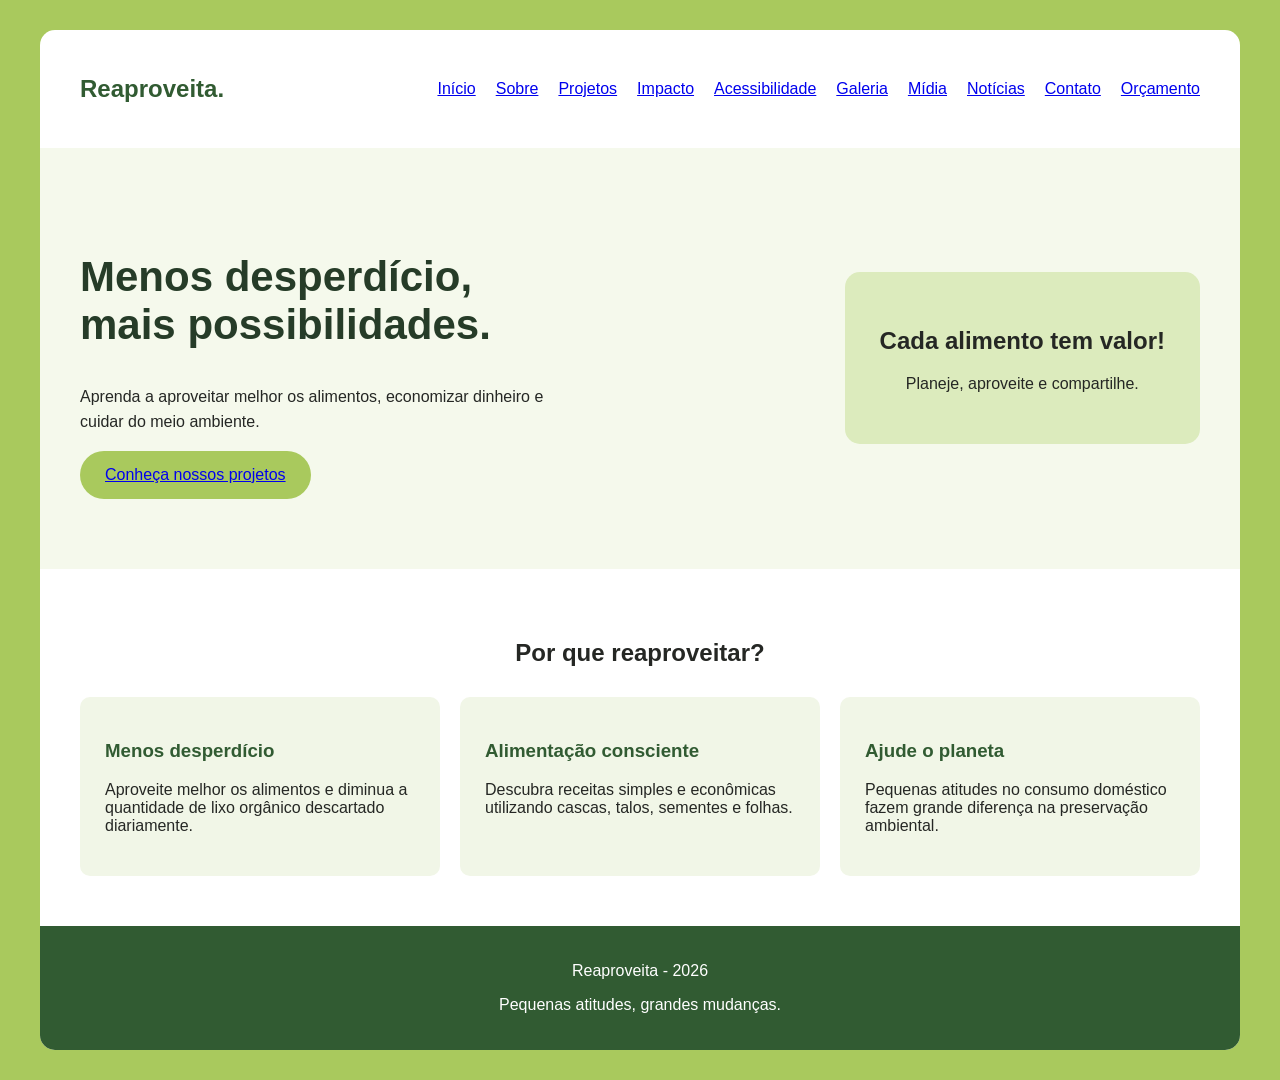
==== index.html @ 68e9abd4 "Add files via upload" ====
<!DOCTYPE html>
<html lang="pt-BR">
<head>
    <meta charset="UTF-8">
    <meta name="viewport" content="width=device-width, initial-scale=1.0">
    <meta name="description" content="Portal Reaproveita - Promoção do aproveitamento integral de alimentos, sustentabilidade e combate ao desperdício.">
    <title>Início | Reaproveita</title>
    <link rel="stylesheet" href="estilos/style.css">
</head>
<body>
    <div class="pagina">
        <header class="cabecalho">
            <h2>Reaproveita.</h2>
            <nav class="menu" aria-label="Menu principal">
                <a href="index.html" aria-current="page">Início</a>
                <a href="sobre.html">Sobre</a>
                <a href="projetos.html">Projetos</a>
                <a href="impacto.html">Impacto</a>
                <a href="acessibilidade.html">Acessibilidade</a>
                <a href="galeria.html">Galeria</a>
                <a href="midia.html">Mídia</a>
                <a href="noticias.html">Notícias</a>
                <a href="contato.html">Contato</a>
                <a href="orcamento_hospedagem.html">Orçamento</a>
            </nav>
        </header>

        <main>
            <section class="destaque">
                <div class="apresentacao">
                    <h1>Menos desperdício,<br>mais possibilidades.</h1>
                    <p>Aprenda a aproveitar melhor os alimentos, economizar dinheiro e cuidar do meio ambiente.</p>
                    <a href="projetos.html" class="botao">Conheça nossos projetos</a>
                </div>
                <div class="mensagem">
                    <h2>Cada alimento tem valor!</h2>
                    <p>Planeje, aproveite e compartilhe.</p>
                </div>
            </section>

            <section class="beneficios">
                <h2>Por que reaproveitar?</h2>
                <div class="cartoes">
                    <article class="cartao">
                        <h3>Menos desperdício</h3>
                        <p>Aproveite melhor os alimentos e diminua a quantidade de lixo orgânico descartado diariamente.</p>
                    </article>
                    <article class="cartao">
                        <h3>Alimentação consciente</h3>
                        <p>Descubra receitas simples e econômicas utilizando cascas, talos, sementes e folhas.</p>
                    </article>
                    <article class="cartao">
                        <h3>Ajude o planeta</h3>
                        <p>Pequenas atitudes no consumo doméstico fazem grande diferença na preservação ambiental.</p>
                    </article>
                </div>
            </section>
        </main>

        <footer class="rodape">
            <p>Reaproveita - 2026</p>
            <p>Pequenas atitudes, grandes mudanças.</p>
        </footer>
    </div>
</body>
</html>
---- estilos/style.css ----
/* CONFIGURAÇÕES GERAIS
Comecei retirando as margens padrão e escolhendo
a fonte Arial, porque é simples e fácil de ler.
Escolhi o verde-claro para o fundo por combinar
com o tema de sustentabilidade do projeto.
*/
body {
    margin: 0;
    padding: 30px;
    font-family: Arial, sans-serif;
    background-color: #a9c95d;
    color: #252724;
}

/* Criei uma área principal para deixar o conteúdo organizado e centralizado na tela.
Defini uma largura máxima de 1200 pixels,
fundo branco e bordas arredondadas.*/
.pagina {
    max-width: 1200px;
    margin: auto;
    background-color: white;
    border-radius: 15px;
    overflow: hidden;
}

/* Usei o Flexbox para colocar o nome do projeto à esquerda e o menu à direita.
Também adicionei espaçamentos para os elementos não ficarem muito próximos. */
.cabecalho {
    display: flex;
    justify-content: space-between;
    align-items: center;
    padding: 25px 40px;
}

/* Escolhi o verde-escuro para destacar o nome do projeto no cabeçalho. */
.cabecalho h2 {
    color: #315b32;
}

/* MENU
ALTERADO: como o menu agora tem nove itens, ele precisa de mais espaço.
Organizei os itens lado a lado e diminuí o espaço entre eles para 20 pixels
na horizontal e 10 pixels na vertical.
Com flex-wrap, se os itens não couberem em uma linha, eles passam para a linha de baixo.
Com justify-content: flex-end, o menu continua alinhado à direita.
*/
.menu {
    display: flex;
    flex-wrap: wrap;
    justify-content: flex-end;
    gap: 10px 20px;
}

/*Coloquei um fundo verde bem claro para diferenciar a apresentação das outras partes do site.
Utilizei o Flexbox para deixar o texto principal e o quadro de mensagem lado a lado.
*/
.destaque {
    display: flex;
    align-items: center;
    justify-content: space-between;
    gap: 40px;
    padding: 70px 40px;
    background-color: #f5f9ec;
}

/* Limitei a largura da apresentação para o texto não ocupar a tela inteira. */
.apresentacao {
    max-width: 500px;
}

/* Aumentei o tamanho do título e utilizei uma cor verde-escura para dar destaque
à mensagem principal do projeto.
*/
.apresentacao h1 {
    font-size: 42px;
    color: #263c28;
}

/* Aumentei o espaço entre as linhas dos parágrafos para facilitar a leitura. */
.apresentacao p {
    line-height: 1.6;
}

/* Criei um botão apenas visual, com fundo verde, espaçamento interno e bordas arredondadas.
Ele ainda não possui nenhuma funcionalidade.
*/
.botao {
    display: inline-block;
    padding: 15px 25px;
    background-color: #a9c95d;
    border-radius: 25px;
}

/* Coloquei um quadro ao lado da apresentação para destacar a frase "Cada alimento tem valor!".
Utilizei fundo verde-claro, bordas arredondadas e textos centralizados.
*/
.mensagem {
    padding: 35px;
    background-color: #dcebbd;
    border-radius: 15px;
    text-align: center;
}

/* Criei um espaço interno para separar essa seção do restante do site.
Também centralizei o título da seção.
*/
.beneficios {
    padding: 50px 40px;
    text-align: center;
}

/* Utilizei o Flexbox para deixar os três cartões lado a lado.
Coloquei um espaço de 20 pixels entre eles e uma margem acima para separar do título.
*/
.cartoes {
    display: flex;
    gap: 20px;
    margin-top: 30px;
}

/*Usei flex: 1 para distribuir o espaço igualmente entre os três cartões.
Também coloquei um fundo verde bem claro, bordas arredondadas e textos à esquerda.
*/
.cartao {
    flex: 1;
    padding: 25px;
    background-color: #f1f6e7;
    border-radius: 10px;
    text-align: left;
}

/* Coloquei os títulos dos cartões em verde-escuro para destacar cada benefício. */
.cartao h3 {
    color: #315b32;
}

/* Escolhi um fundo verde-escuro e letras brancas para diferenciar o rodapé das outras seções da página.
Também centralizei os textos.
*/
.rodape {
    padding: 20px;
    background-color: #315b32;
    color: white;
    text-align: center;
}

/* RESPONSIVIDADE
Por último, adaptei o site para celulares. Quando a tela tiver até 700 pixels de largura,
os elementos que estavam lado a lado passam a ficar um abaixo do outro.
Também diminuí os espaçamentos e o tamanho do título para facilitar a visualização.
*/
@media (max-width: 700px) {

    /* Diminuí o espaço ao redor da página. */

    body {
        padding: 10px;
    }

    /* Coloquei o cabeçalho, a apresentação
    e os cartões na vertical. */

    .cabecalho,
    .destaque,
    .cartoes {
        flex-direction: column;
    }

    /* Permiti que o menu ocupe mais de
    uma linha e fique centralizado. */

    .menu {
        flex-wrap: wrap;
        justify-content: center;
    }

    /* Diminuí o título principal para
    ele caber melhor na tela do celular. */

    .apresentacao h1 {
        font-size: 32px;
    }
}
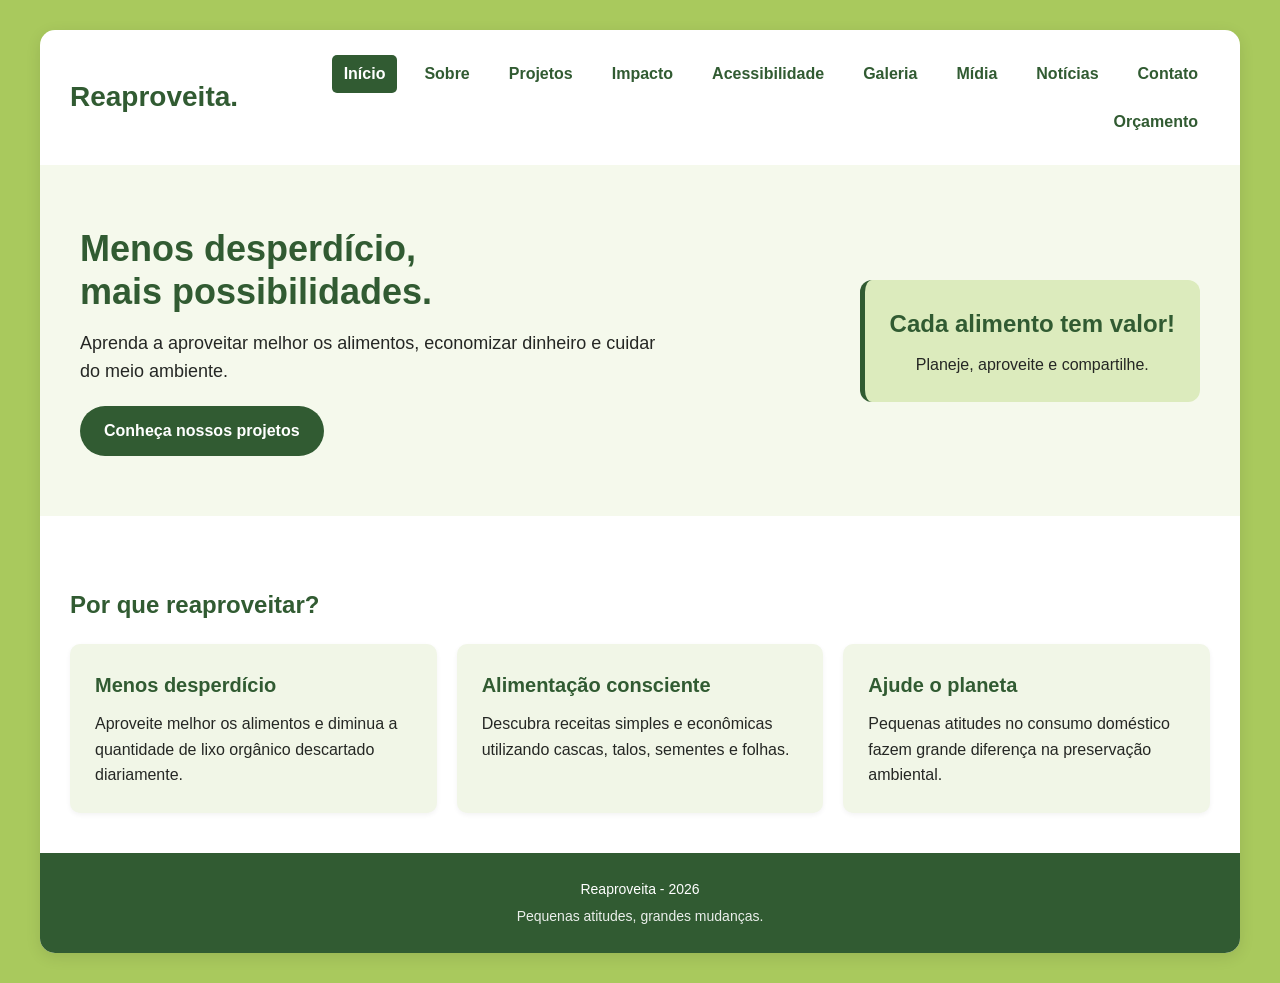
==== commit 22833134: "Entrega final: validação JS, mídia, menu responsivo, orçamento e docs - contato: validação com preve" ====
--- a/index.html
+++ b/index.html
@@ -11,7 +11,8 @@
     <div class="pagina">
         <header class="cabecalho">
             <h2>Reaproveita.</h2>
-            <nav class="menu" aria-label="Menu principal">
+            <button class="menu-toggle" type="button" aria-expanded="false" aria-controls="menu-principal">Menu</button>
+            <nav id="menu-principal" class="menu" aria-label="Menu principal">
                 <a href="index.html" aria-current="page">Início</a>
                 <a href="sobre.html">Sobre</a>
                 <a href="projetos.html">Projetos</a>
@@ -62,5 +63,6 @@
             <p>Pequenas atitudes, grandes mudanças.</p>
         </footer>
     </div>
+    <script src="js/menu.js" defer></script>
 </body>
 </html>
--- a/estilos/style.css
+++ b/estilos/style.css
@@ -1,183 +1,408 @@
-/* CONFIGURAÇÕES GERAIS
-Comecei retirando as margens padrão e escolhendo
-a fonte Arial, porque é simples e fácil de ler.
-Escolhi o verde-claro para o fundo por combinar
-com o tema de sustentabilidade do projeto.
-*/
+/* ==========================================================================
+   PROJETO REAPROVEITA - ESTILOS GERAIS E UNIFICADOS
+   Tema: Sustentabilidade, combate ao desperdício e inclusão.
+   ========================================================================== */
+
+/* 1. VARIÁVEIS E CONFIGURAÇÕES GERAIS */
+:root {
+    --cor-fundo: #a9c95d;          /* Verde principal de fundo */
+    --cor-suave: #f5f9ec;          /* Fundo suave de cards/destaque */
+    --cor-destaque: #dcebbd;       /* Verde claro de contraste */
+    --cor-primaria: #315b32;       /* Verde escuro para títulos e botões */
+    --cor-primaria-hover: #234324; /* Verde escuro para hover */
+    --cor-texto: #252724;          /* Texto escuro de alto contraste */
+    --cor-branca: #ffffff;
+    --cor-borda: #cccccc;
+    --fonte-principal: Arial, Helvetica, sans-serif;
+}
+
+* {
+    box-sizing: border-box;
+    margin: 0;
+    padding: 0;
+}
+
 body {
-    margin: 0;
-    padding: 30px;
-    font-family: Arial, sans-serif;
-    background-color: #a9c95d;
-    color: #252724;
-}
-
-/* Criei uma área principal para deixar o conteúdo organizado e centralizado na tela.
-Defini uma largura máxima de 1200 pixels,
-fundo branco e bordas arredondadas.*/
+    padding: 20px;
+    font-family: var(--fonte-principal);
+    background-color: var(--cor-fundo);
+    color: var(--cor-texto);
+    line-height: 1.6;
+}
+
+/* 2. ESTRUTURA PRINCIPAL */
 .pagina {
     max-width: 1200px;
-    margin: auto;
-    background-color: white;
+    margin: 0 auto;
+    background-color: var(--cor-branca);
     border-radius: 15px;
     overflow: hidden;
-}
-
-/* Usei o Flexbox para colocar o nome do projeto à esquerda e o menu à direita.
-Também adicionei espaçamentos para os elementos não ficarem muito próximos. */
+    box-shadow: 0 4px 15px rgba(0, 0, 0, 0.1);
+}
+
+/* 3. CABEÇALHO E MENU DE NAVEGAÇÃO */
 .cabecalho {
     display: flex;
-    justify-content: space-between;
+    flex-direction: column;
     align-items: center;
-    padding: 25px 40px;
-}
-
-/* Escolhi o verde-escuro para destacar o nome do projeto no cabeçalho. */
+    gap: 15px;
+    padding: 25px 30px;
+    border-bottom: 2px solid var(--cor-suave);
+}
+
 .cabecalho h2 {
-    color: #315b32;
-}
-
-/* MENU
-ALTERADO: como o menu agora tem nove itens, ele precisa de mais espaço.
-Organizei os itens lado a lado e diminuí o espaço entre eles para 20 pixels
-na horizontal e 10 pixels na vertical.
-Com flex-wrap, se os itens não couberem em uma linha, eles passam para a linha de baixo.
-Com justify-content: flex-end, o menu continua alinhado à direita.
-*/
+    color: var(--cor-primaria);
+    font-size: 28px;
+}
+
 .menu {
     display: flex;
     flex-wrap: wrap;
-    justify-content: flex-end;
-    gap: 10px 20px;
-}
-
-/*Coloquei um fundo verde bem claro para diferenciar a apresentação das outras partes do site.
-Utilizei o Flexbox para deixar o texto principal e o quadro de mensagem lado a lado.
-*/
+    justify-content: center;
+    gap: 10px 15px;
+}
+
+.menu a {
+    color: var(--cor-primaria);
+    text-decoration: none;
+    font-weight: bold;
+    padding: 6px 12px;
+    border-radius: 5px;
+    transition: background-color 0.2s, color 0.2s;
+}
+
+.menu a:hover {
+    background-color: var(--cor-destaque);
+}
+
+/* Destaque para a página atual no menu (Acessibilidade) */
+.menu a[aria-current="page"] {
+    background-color: var(--cor-primaria);
+    color: var(--cor-branca);
+}
+
+/* 4. SEÇÃO DE DESTAQUE (HERO) */
 .destaque {
     display: flex;
-    align-items: center;
-    justify-content: space-between;
-    gap: 40px;
-    padding: 70px 40px;
-    background-color: #f5f9ec;
-}
-
-/* Limitei a largura da apresentação para o texto não ocupar a tela inteira. */
+    flex-direction: column;
+    gap: 30px;
+    padding: 40px 30px;
+    background-color: var(--cor-suave);
+}
+
 .apresentacao {
-    max-width: 500px;
-}
-
-/* Aumentei o tamanho do título e utilizei uma cor verde-escura para dar destaque
-à mensagem principal do projeto.
-*/
+    max-width: 600px;
+}
+
 .apresentacao h1 {
-    font-size: 42px;
-    color: #263c28;
-}
-
-/* Aumentei o espaço entre as linhas dos parágrafos para facilitar a leitura. */
+    font-size: 36px;
+    color: var(--cor-primaria);
+    margin-bottom: 15px;
+    line-height: 1.2;
+}
+
 .apresentacao p {
-    line-height: 1.6;
-}
-
-/* Criei um botão apenas visual, com fundo verde, espaçamento interno e bordas arredondadas.
-Ele ainda não possui nenhuma funcionalidade.
-*/
-.botao {
-    display: inline-block;
-    padding: 15px 25px;
-    background-color: #a9c95d;
-    border-radius: 25px;
-}
-
-/* Coloquei um quadro ao lado da apresentação para destacar a frase "Cada alimento tem valor!".
-Utilizei fundo verde-claro, bordas arredondadas e textos centralizados.
-*/
+    font-size: 18px;
+    margin-bottom: 20px;
+}
+
 .mensagem {
-    padding: 35px;
-    background-color: #dcebbd;
-    border-radius: 15px;
+    padding: 25px;
+    background-color: var(--cor-destaque);
+    border-radius: 12px;
     text-align: center;
-}
-
-/* Criei um espaço interno para separar essa seção do restante do site.
-Também centralizei o título da seção.
-*/
+    border-left: 5px solid var(--cor-primaria);
+}
+
+.mensagem h2 {
+    color: var(--cor-primaria);
+    margin-bottom: 8px;
+}
+
+/* 5. SEÇÕES DE CONTEÚDO E CARTOES */
 .beneficios {
-    padding: 50px 40px;
+    padding: 40px 30px;
     text-align: center;
 }
 
-/* Utilizei o Flexbox para deixar os três cartões lado a lado.
-Coloquei um espaço de 20 pixels entre eles e uma margem acima para separar do título.
-*/
+.beneficios h1 {
+    font-size: 32px;
+    color: var(--cor-primaria);
+    margin-bottom: 15px;
+}
+
+.beneficios > p {
+    max-width: 800px;
+    margin: 0 auto 30px auto;
+    font-size: 17px;
+}
+
 .cartoes {
     display: flex;
+    flex-direction: column;
     gap: 20px;
-    margin-top: 30px;
-}
-
-/*Usei flex: 1 para distribuir o espaço igualmente entre os três cartões.
-Também coloquei um fundo verde bem claro, bordas arredondadas e textos à esquerda.
-*/
+    margin-top: 20px;
+}
+
 .cartao {
-    flex: 1;
     padding: 25px;
     background-color: #f1f6e7;
     border-radius: 10px;
     text-align: left;
-}
-
-/* Coloquei os títulos dos cartões em verde-escuro para destacar cada benefício. */
+    box-shadow: 0 2px 5px rgba(0, 0, 0, 0.05);
+}
+
 .cartao h3 {
-    color: #315b32;
-}
-
-/* Escolhi um fundo verde-escuro e letras brancas para diferenciar o rodapé das outras seções da página.
-Também centralizei os textos.
-*/
+    color: var(--cor-primaria);
+    margin-bottom: 10px;
+    font-size: 20px;
+}
+
+.cartao a {
+    display: inline-block;
+    margin-top: 15px;
+    color: var(--cor-primaria);
+    font-weight: bold;
+    text-decoration: underline;
+}
+
+/* 6. COMPONENTES: BOTÕES E LINKS */
+.botao {
+    display: inline-block;
+    padding: 12px 24px;
+    background-color: var(--cor-primaria);
+    color: var(--cor-branca) !important;
+    text-decoration: none !important;
+    font-weight: bold;
+    border: none;
+    border-radius: 25px;
+    cursor: pointer;
+    font-size: 16px;
+    transition: background-color 0.2s, transform 0.1s;
+}
+
+.botao:hover {
+    background-color: var(--cor-primaria-hover);
+}
+
+/* 7. FORMULÁRIOS E CAMPOS DE ENTRADA */
+form {
+    background-color: var(--cor-suave);
+    padding: 30px;
+    border-radius: 12px;
+    border: 1px solid var(--cor-destaque);
+}
+
+form label {
+    font-weight: bold;
+    color: var(--cor-primaria);
+}
+
+form input,
+form textarea {
+    font-family: inherit;
+    font-size: 15px;
+    border: 1px solid var(--cor-borda);
+    border-radius: 6px;
+    box-sizing: border-box;
+}
+
+form input:focus,
+form textarea:focus,
+button:focus,
+a:focus {
+    outline: 3px solid #ffbf47; /* Indicador de foco de alto contraste para acessibilidade */
+    outline-offset: 2px;
+}
+
+form small {
+    color: #555555;
+    display: block;
+    margin-top: 4px;
+}
+
+/* 8. TABELAS (Página de Orçamento de Hospedagem) */
+table {
+    width: 100%;
+    border-collapse: collapse;
+    margin-top: 15px;
+    text-align: left;
+}
+
+table th, 
+table td {
+    padding: 12px 15px;
+    border: 1px solid var(--cor-borda);
+}
+
+table th {
+    background-color: var(--cor-primaria);
+    color: var(--cor-branca);
+}
+
+table tbody tr:nth-child(even) {
+    background-color: var(--cor-suave);
+}
+
+/* 9. MÍDIA, IMAGENS E IFRAMES */
+figure {
+    margin: 0;
+}
+
+figcaption {
+    margin-top: 10px;
+    font-size: 14px;
+    color: var(--cor-texto);
+}
+
+iframe {
+    width: 100%;
+    border-radius: 8px;
+    box-shadow: 0 2px 6px rgba(0,0,0,0.1);
+}
+
+/* 10. RODAPÉ */
 .rodape {
-    padding: 20px;
-    background-color: #315b32;
-    color: white;
+    padding: 25px 20px;
+    background-color: var(--cor-primaria);
+    color: var(--cor-branca);
     text-align: center;
-}
-
-/* RESPONSIVIDADE
-Por último, adaptei o site para celulares. Quando a tela tiver até 700 pixels de largura,
-os elementos que estavam lado a lado passam a ficar um abaixo do outro.
-Também diminuí os espaçamentos e o tamanho do título para facilitar a visualização.
-*/
-@media (max-width: 700px) {
-
-    /* Diminuí o espaço ao redor da página. */
-
+    font-size: 14px;
+}
+
+.rodape p + p {
+    margin-top: 5px;
+    opacity: 0.9;
+}
+
+/* 11. LAYOUT RESPONSIVO (DESKTOP E TABLETS >= 768px) */
+@media (min-width: 768px) {
     body {
-        padding: 10px;
-    }
-
-    /* Coloquei o cabeçalho, a apresentação
-    e os cartões na vertical. */
-
-    .cabecalho,
-    .destaque,
+        padding: 30px;
+    }
+
+    .cabecalho {
+        flex-direction: row;
+        justify-content: space-between;
+    }
+
+    .menu {
+        justify-content: flex-end;
+    }
+
+    .destaque {
+        flex-direction: row;
+        align-items: center;
+        justify-content: space-between;
+        padding: 60px 40px;
+    }
+
     .cartoes {
+        flex-direction: row;
+    }
+
+    .cartao {
+        flex: 1;
+    }
+}
+
+/* 12. MENU RESPONSIVO, VALIDAÇÃO DE FORMULÁRIO E MÍDIA */
+.menu-toggle {
+    display: none;
+    background-color: var(--cor-primaria);
+    color: var(--cor-branca);
+    border: none;
+    border-radius: 25px;
+    padding: 10px 20px;
+    font-family: inherit;
+    font-size: 16px;
+    font-weight: bold;
+    cursor: pointer;
+}
+
+.menu-toggle:hover {
+    background-color: var(--cor-primaria-hover);
+}
+
+.campo-invalido {
+    border: 2px solid #b00020 !important;
+    background-color: #fff5f5;
+}
+
+.erro {
+    color: #b00020;
+    font-weight: bold;
+}
+
+.status {
+    margin-top: 15px;
+    font-weight: bold;
+    color: var(--cor-primaria);
+}
+
+.cartao video,
+.cartao audio {
+    display: block;
+    width: 100%;
+    margin-top: 10px;
+    border-radius: 8px;
+}
+
+@media (max-width: 767px) {
+    .js .menu-toggle {
+        display: inline-block;
+    }
+
+    .js .menu {
+        display: none;
         flex-direction: column;
-    }
-
-    /* Permiti que o menu ocupe mais de
-    uma linha e fique centralizado. */
-
-    .menu {
-        flex-wrap: wrap;
-        justify-content: center;
-    }
-
-    /* Diminuí o título principal para
-    ele caber melhor na tela do celular. */
-
-    .apresentacao h1 {
-        font-size: 32px;
-    }
-}
+        width: 100%;
+    }
+
+    .js .menu.aberto {
+        display: flex;
+    }
+
+    .js .menu a {
+        display: block;
+        text-align: center;
+    }
+}
+
+/* 13. ORÇAMENTO DE HOSPEDAGEM */
+.tabela-rolagem {
+    overflow-x: auto;
+    margin-top: 15px;
+}
+
+caption {
+    caption-side: bottom;
+    font-size: 14px;
+    padding-top: 8px;
+    color: #555555;
+}
+
+.beneficios h2 {
+    color: var(--cor-primaria);
+    margin: 30px 0 10px;
+    text-align: left;
+}
+
+.justificativa {
+    text-align: left;
+    max-width: 800px;
+    margin: 15px auto 0;
+    padding-left: 20px;
+}
+
+.justificativa li + li {
+    margin-top: 10px;
+}
+
+.nota-fonte {
+    max-width: 800px;
+    margin: 20px auto 0;
+    font-size: 14px;
+    text-align: left;
+    color: #555555;
+}
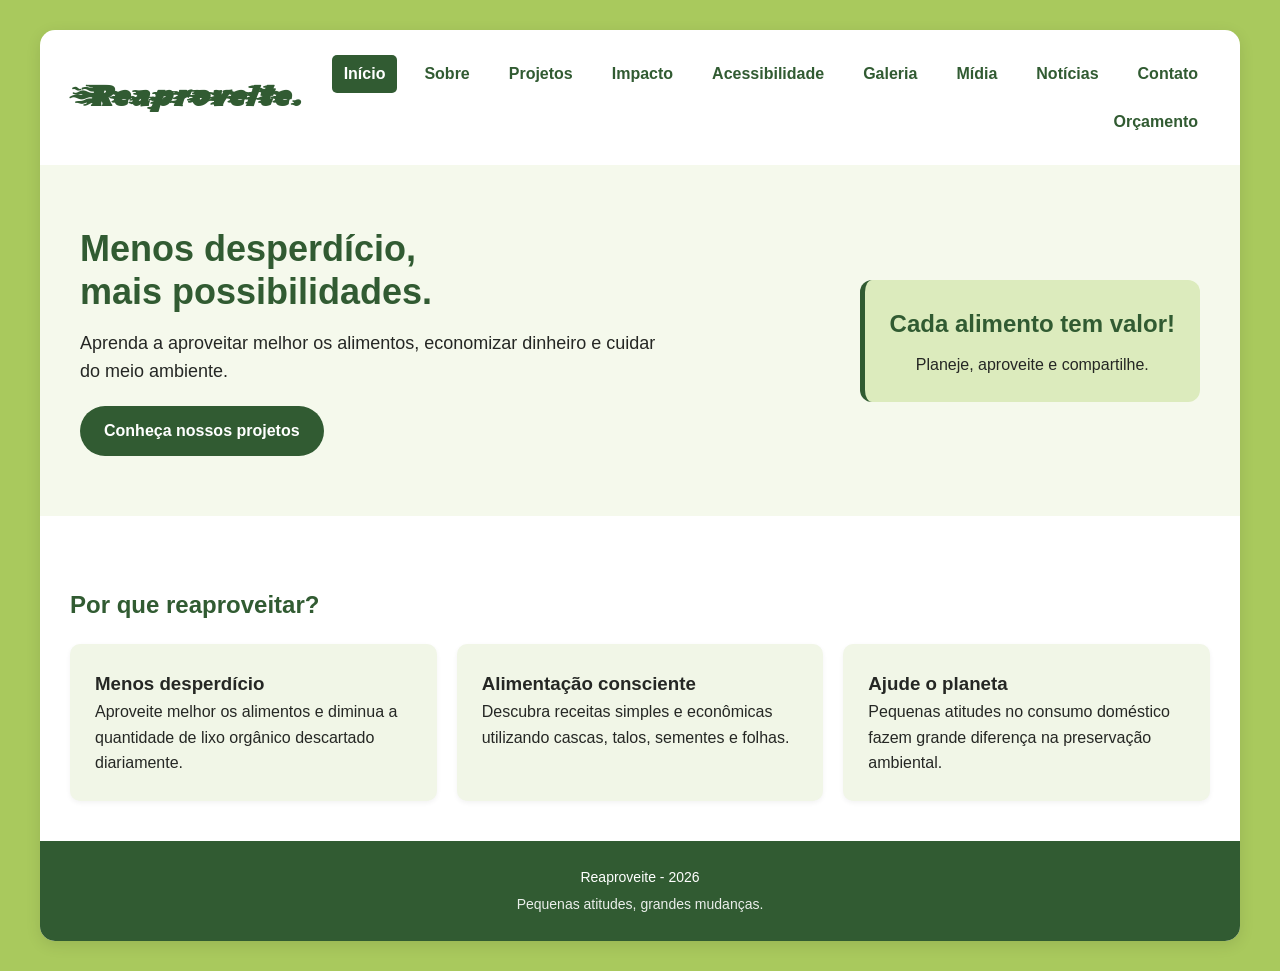
==== commit 93bbfcb3: "Renomeia marca para Reaproveite e torna a logo link para a inicial Co-Authored-By: Claude Haiku 5.5 " ====
--- a/index.html
+++ b/index.html
@@ -3,14 +3,14 @@
 <head>
     <meta charset="UTF-8">
     <meta name="viewport" content="width=device-width, initial-scale=1.0">
-    <meta name="description" content="Portal Reaproveita - Promoção do aproveitamento integral de alimentos, sustentabilidade e combate ao desperdício.">
-    <title>Início | Reaproveita</title>
+    <meta name="description" content="Portal Reaproveite - Promoção do aproveitamento integral de alimentos, sustentabilidade e combate ao desperdício.">
+    <title>Início | Reaproveite</title>
     <link rel="stylesheet" href="estilos/style.css">
 </head>
 <body>
     <div class="pagina">
         <header class="cabecalho">
-            <h2>Reaproveita.</h2>
+            <h2><a href="index.html" class="logo">Reaproveite.</a></h2>
             <button class="menu-toggle" type="button" aria-expanded="false" aria-controls="menu-principal">Menu</button>
             <nav id="menu-principal" class="menu" aria-label="Menu principal">
                 <a href="index.html" aria-current="page">Início</a>
@@ -59,7 +59,7 @@
         </main>
 
         <footer class="rodape">
-            <p>Reaproveita - 2026</p>
+            <p>Reaproveite - 2026</p>
             <p>Pequenas atitudes, grandes mudanças.</p>
         </footer>
     </div>
--- a/estilos/style.css
+++ b/estilos/style.css
@@ -152,7 +152,7 @@
     box-shadow: 0 2px 5px rgba(0, 0, 0, 0.05);
 }
 
-.cartao h3 {
+.cartao h2 {
     color: var(--cor-primaria);
     margin-bottom: 10px;
     font-size: 20px;
@@ -406,3 +406,25 @@
     text-align: left;
     color: #555555;
 }
+
+/* 14. FONTE DE DESTAQUE (LOGOTIPO) */
+@font-face {
+    font-family: "Blazed";
+    src: url("../assets/fonts/Blazed.ttf") format("truetype");
+    font-display: swap;
+}
+
+.cabecalho h2 {
+    font-family: "Blazed", var(--fonte-principal);
+}
+
+/* 15. LOGOTIPO COMO LINK PARA A INICIAL */
+.logo {
+    color: inherit;
+    text-decoration: none;
+}
+
+.logo:hover,
+.logo:focus-visible {
+    text-decoration: underline;
+}
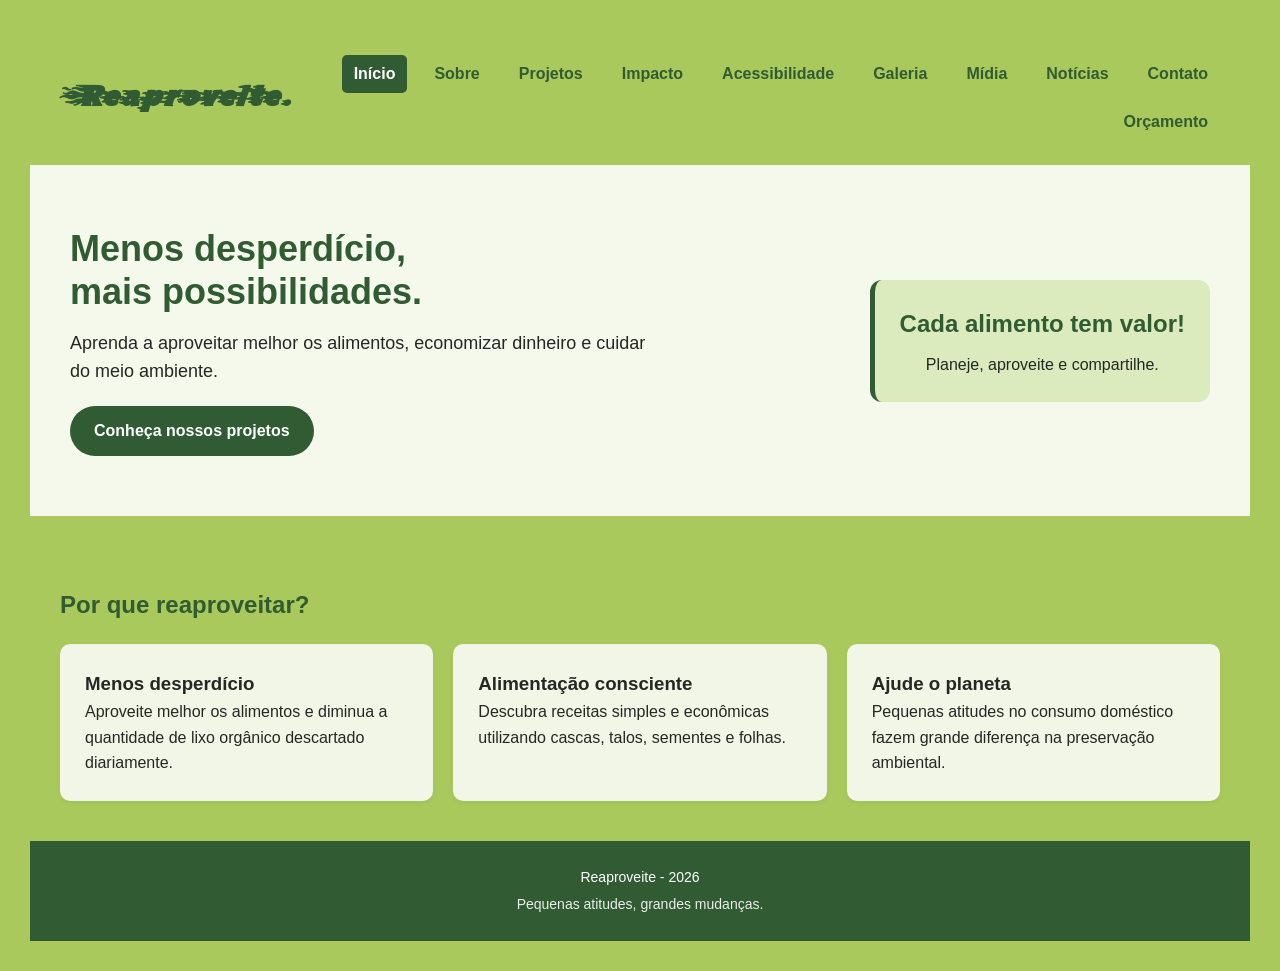
==== commit 76aa0970: "Update index.html" ====
--- a/index.html
+++ b/index.html
@@ -8,7 +8,7 @@
     <link rel="stylesheet" href="estilos/style.css">
 </head>
 <body>
-    <div class="pagina">
+    <div class="página">
         <header class="cabecalho">
             <h2><a href="index.html" class="logo">Reaproveite.</a></h2>
             <button class="menu-toggle" type="button" aria-expanded="false" aria-controls="menu-principal">Menu</button>
@@ -65,4 +65,4 @@
     </div>
     <script src="js/menu.js" defer></script>
 </body>
-</html>+</html>
--- a/estilos/style.css
+++ b/estilos/style.css
@@ -419,8 +419,10 @@
 }
 
 /* 15. LOGOTIPO COMO LINK PARA A INICIAL */
+.cabecalho h2 a,
+.cabecalho h2 a:visited,
 .logo {
-    color: inherit;
+    color: var(--cor-primaria);
     text-decoration: none;
 }
 
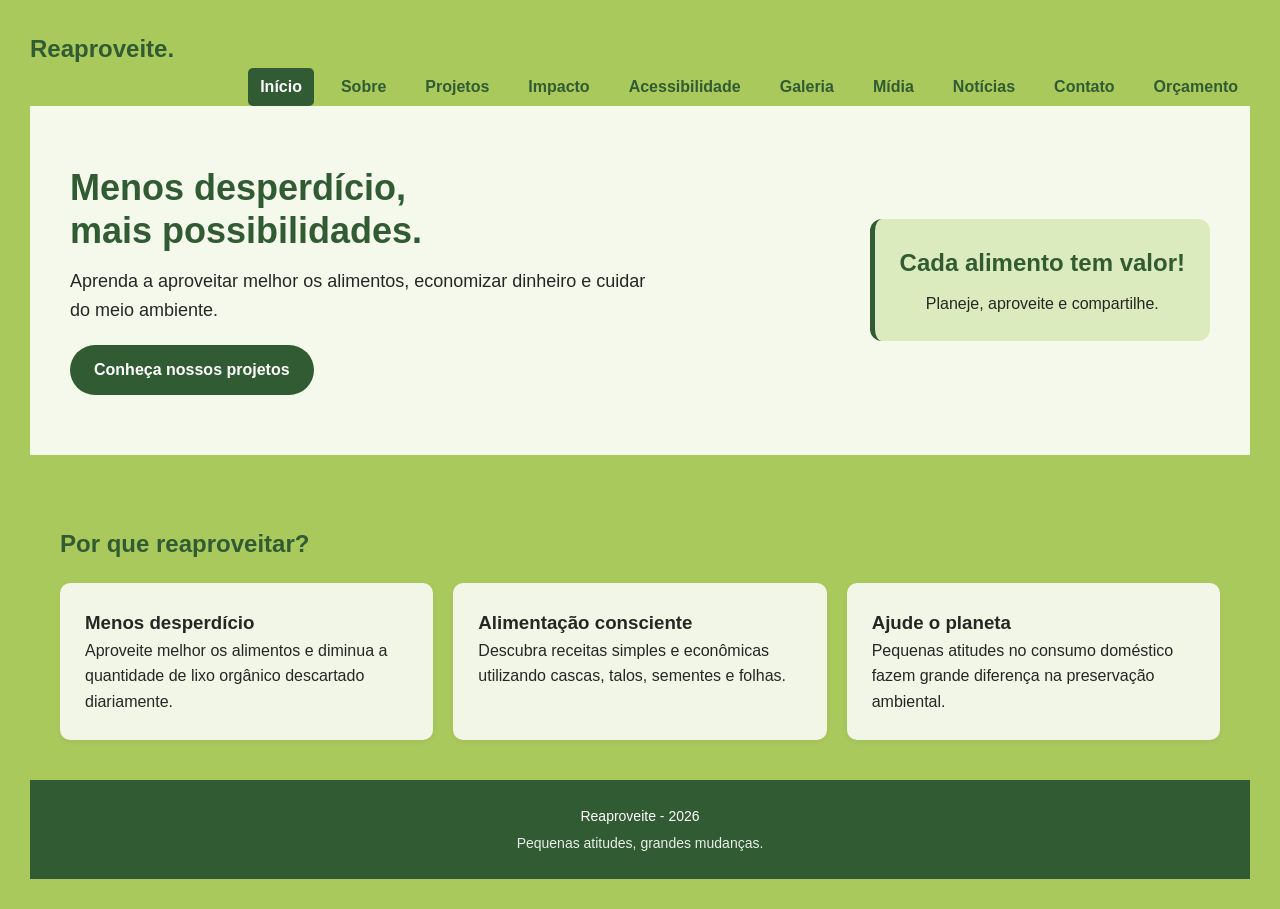
==== commit 219e6e39: "Fix typo in header class name in index.html" ====
--- a/index.html
+++ b/index.html
@@ -5,11 +5,11 @@
     <meta name="viewport" content="width=device-width, initial-scale=1.0">
     <meta name="description" content="Portal Reaproveite - Promoção do aproveitamento integral de alimentos, sustentabilidade e combate ao desperdício.">
     <title>Início | Reaproveite</title>
-    <link rel="stylesheet" href="estilos/style.css">
+    <link rel="stylesheet" href="css/style.css">
 </head>
 <body>
     <div class="página">
-        <header class="cabecalho">
+        <header class="cabeçalho">
             <h2><a href="index.html" class="logo">Reaproveite.</a></h2>
             <button class="menu-toggle" type="button" aria-expanded="false" aria-controls="menu-principal">Menu</button>
             <nav id="menu-principal" class="menu" aria-label="Menu principal">
--- a/css/style.css
+++ b/css/style.css
@@ -0,0 +1,432 @@
+/* ==========================================================================
+   PROJETO REAPROVEITA - ESTILOS GERAIS E UNIFICADOS
+   Tema: Sustentabilidade, combate ao desperdício e inclusão.
+   ========================================================================== */
+
+/* 1. VARIÁVEIS E CONFIGURAÇÕES GERAIS */
+:root {
+    --cor-fundo: #a9c95d;          /* Verde principal de fundo */
+    --cor-suave: #f5f9ec;          /* Fundo suave de cards/destaque */
+    --cor-destaque: #dcebbd;       /* Verde claro de contraste */
+    --cor-primaria: #315b32;       /* Verde escuro para títulos e botões */
+    --cor-primaria-hover: #234324; /* Verde escuro para hover */
+    --cor-texto: #252724;          /* Texto escuro de alto contraste */
+    --cor-branca: #ffffff;
+    --cor-borda: #cccccc;
+    --fonte-principal: Arial, Helvetica, sans-serif;
+}
+
+* {
+    box-sizing: border-box;
+    margin: 0;
+    padding: 0;
+}
+
+body {
+    padding: 20px;
+    font-family: var(--fonte-principal);
+    background-color: var(--cor-fundo);
+    color: var(--cor-texto);
+    line-height: 1.6;
+}
+
+/* 2. ESTRUTURA PRINCIPAL */
+.pagina {
+    max-width: 1200px;
+    margin: 0 auto;
+    background-color: var(--cor-branca);
+    border-radius: 15px;
+    overflow: hidden;
+    box-shadow: 0 4px 15px rgba(0, 0, 0, 0.1);
+}
+
+/* 3. CABEÇALHO E MENU DE NAVEGAÇÃO */
+.cabecalho {
+    display: flex;
+    flex-direction: column;
+    align-items: center;
+    gap: 15px;
+    padding: 25px 30px;
+    border-bottom: 2px solid var(--cor-suave);
+}
+
+.cabecalho h2 {
+    color: var(--cor-primaria);
+    font-size: 28px;
+}
+
+.menu {
+    display: flex;
+    flex-wrap: wrap;
+    justify-content: center;
+    gap: 10px 15px;
+}
+
+.menu a {
+    color: var(--cor-primaria);
+    text-decoration: none;
+    font-weight: bold;
+    padding: 6px 12px;
+    border-radius: 5px;
+    transition: background-color 0.2s, color 0.2s;
+}
+
+.menu a:hover {
+    background-color: var(--cor-destaque);
+}
+
+/* Destaque para a página atual no menu (Acessibilidade) */
+.menu a[aria-current="page"] {
+    background-color: var(--cor-primaria);
+    color: var(--cor-branca);
+}
+
+/* 4. SEÇÃO DE DESTAQUE (HERO) */
+.destaque {
+    display: flex;
+    flex-direction: column;
+    gap: 30px;
+    padding: 40px 30px;
+    background-color: var(--cor-suave);
+}
+
+.apresentacao {
+    max-width: 600px;
+}
+
+.apresentacao h1 {
+    font-size: 36px;
+    color: var(--cor-primaria);
+    margin-bottom: 15px;
+    line-height: 1.2;
+}
+
+.apresentacao p {
+    font-size: 18px;
+    margin-bottom: 20px;
+}
+
+.mensagem {
+    padding: 25px;
+    background-color: var(--cor-destaque);
+    border-radius: 12px;
+    text-align: center;
+    border-left: 5px solid var(--cor-primaria);
+}
+
+.mensagem h2 {
+    color: var(--cor-primaria);
+    margin-bottom: 8px;
+}
+
+/* 5. SEÇÕES DE CONTEÚDO E CARTOES */
+.beneficios {
+    padding: 40px 30px;
+    text-align: center;
+}
+
+.beneficios h1 {
+    font-size: 32px;
+    color: var(--cor-primaria);
+    margin-bottom: 15px;
+}
+
+.beneficios > p {
+    max-width: 800px;
+    margin: 0 auto 30px auto;
+    font-size: 17px;
+}
+
+.cartoes {
+    display: flex;
+    flex-direction: column;
+    gap: 20px;
+    margin-top: 20px;
+}
+
+.cartao {
+    padding: 25px;
+    background-color: #f1f6e7;
+    border-radius: 10px;
+    text-align: left;
+    box-shadow: 0 2px 5px rgba(0, 0, 0, 0.05);
+}
+
+.cartao h2 {
+    color: var(--cor-primaria);
+    margin-bottom: 10px;
+    font-size: 20px;
+}
+
+.cartao a {
+    display: inline-block;
+    margin-top: 15px;
+    color: var(--cor-primaria);
+    font-weight: bold;
+    text-decoration: underline;
+}
+
+/* 6. COMPONENTES: BOTÕES E LINKS */
+.botao {
+    display: inline-block;
+    padding: 12px 24px;
+    background-color: var(--cor-primaria);
+    color: var(--cor-branca) !important;
+    text-decoration: none !important;
+    font-weight: bold;
+    border: none;
+    border-radius: 25px;
+    cursor: pointer;
+    font-size: 16px;
+    transition: background-color 0.2s, transform 0.1s;
+}
+
+.botao:hover {
+    background-color: var(--cor-primaria-hover);
+}
+
+/* 7. FORMULÁRIOS E CAMPOS DE ENTRADA */
+form {
+    background-color: var(--cor-suave);
+    padding: 30px;
+    border-radius: 12px;
+    border: 1px solid var(--cor-destaque);
+}
+
+form label {
+    font-weight: bold;
+    color: var(--cor-primaria);
+}
+
+form input,
+form textarea {
+    font-family: inherit;
+    font-size: 15px;
+    border: 1px solid var(--cor-borda);
+    border-radius: 6px;
+    box-sizing: border-box;
+}
+
+form input:focus,
+form textarea:focus,
+button:focus,
+a:focus {
+    outline: 3px solid #ffbf47; /* Indicador de foco de alto contraste para acessibilidade */
+    outline-offset: 2px;
+}
+
+form small {
+    color: #555555;
+    display: block;
+    margin-top: 4px;
+}
+
+/* 8. TABELAS (Página de Orçamento de Hospedagem) */
+table {
+    width: 100%;
+    border-collapse: collapse;
+    margin-top: 15px;
+    text-align: left;
+}
+
+table th, 
+table td {
+    padding: 12px 15px;
+    border: 1px solid var(--cor-borda);
+}
+
+table th {
+    background-color: var(--cor-primaria);
+    color: var(--cor-branca);
+}
+
+table tbody tr:nth-child(even) {
+    background-color: var(--cor-suave);
+}
+
+/* 9. MÍDIA, IMAGENS E IFRAMES */
+figure {
+    margin: 0;
+}
+
+figcaption {
+    margin-top: 10px;
+    font-size: 14px;
+    color: var(--cor-texto);
+}
+
+iframe {
+    width: 100%;
+    border-radius: 8px;
+    box-shadow: 0 2px 6px rgba(0,0,0,0.1);
+}
+
+/* 10. RODAPÉ */
+.rodape {
+    padding: 25px 20px;
+    background-color: var(--cor-primaria);
+    color: var(--cor-branca);
+    text-align: center;
+    font-size: 14px;
+}
+
+.rodape p + p {
+    margin-top: 5px;
+    opacity: 0.9;
+}
+
+/* 11. LAYOUT RESPONSIVO (DESKTOP E TABLETS >= 768px) */
+@media (min-width: 768px) {
+    body {
+        padding: 30px;
+    }
+
+    .cabecalho {
+        flex-direction: row;
+        justify-content: space-between;
+    }
+
+    .menu {
+        justify-content: flex-end;
+    }
+
+    .destaque {
+        flex-direction: row;
+        align-items: center;
+        justify-content: space-between;
+        padding: 60px 40px;
+    }
+
+    .cartoes {
+        flex-direction: row;
+    }
+
+    .cartao {
+        flex: 1;
+    }
+}
+
+/* 12. MENU RESPONSIVO, VALIDAÇÃO DE FORMULÁRIO E MÍDIA */
+.menu-toggle {
+    display: none;
+    background-color: var(--cor-primaria);
+    color: var(--cor-branca);
+    border: none;
+    border-radius: 25px;
+    padding: 10px 20px;
+    font-family: inherit;
+    font-size: 16px;
+    font-weight: bold;
+    cursor: pointer;
+}
+
+.menu-toggle:hover {
+    background-color: var(--cor-primaria-hover);
+}
+
+.campo-invalido {
+    border: 2px solid #b00020 !important;
+    background-color: #fff5f5;
+}
+
+.erro {
+    color: #b00020;
+    font-weight: bold;
+}
+
+.status {
+    margin-top: 15px;
+    font-weight: bold;
+    color: var(--cor-primaria);
+}
+
+.cartao video,
+.cartao audio {
+    display: block;
+    width: 100%;
+    margin-top: 10px;
+    border-radius: 8px;
+}
+
+@media (max-width: 767px) {
+    .js .menu-toggle {
+        display: inline-block;
+    }
+
+    .js .menu {
+        display: none;
+        flex-direction: column;
+        width: 100%;
+    }
+
+    .js .menu.aberto {
+        display: flex;
+    }
+
+    .js .menu a {
+        display: block;
+        text-align: center;
+    }
+}
+
+/* 13. ORÇAMENTO DE HOSPEDAGEM */
+.tabela-rolagem {
+    overflow-x: auto;
+    margin-top: 15px;
+}
+
+caption {
+    caption-side: bottom;
+    font-size: 14px;
+    padding-top: 8px;
+    color: #555555;
+}
+
+.beneficios h2 {
+    color: var(--cor-primaria);
+    margin: 30px 0 10px;
+    text-align: left;
+}
+
+.justificativa {
+    text-align: left;
+    max-width: 800px;
+    margin: 15px auto 0;
+    padding-left: 20px;
+}
+
+.justificativa li + li {
+    margin-top: 10px;
+}
+
+.nota-fonte {
+    max-width: 800px;
+    margin: 20px auto 0;
+    font-size: 14px;
+    text-align: left;
+    color: #555555;
+}
+
+/* 14. FONTE DE DESTAQUE (LOGOTIPO) */
+@font-face {
+    font-family: "Blazed";
+    src: url("../assets/fonts/Blazed.ttf") format("truetype");
+    font-display: swap;
+}
+
+.cabecalho h2 {
+    font-family: "Blazed", var(--fonte-principal);
+}
+
+/* 15. LOGOTIPO COMO LINK PARA A INICIAL */
+.cabecalho h2 a,
+.cabecalho h2 a:visited,
+.logo {
+    color: var(--cor-primaria);
+    text-decoration: none;
+}
+
+.logo:hover,
+.logo:focus-visible {
+    text-decoration: underline;
+}
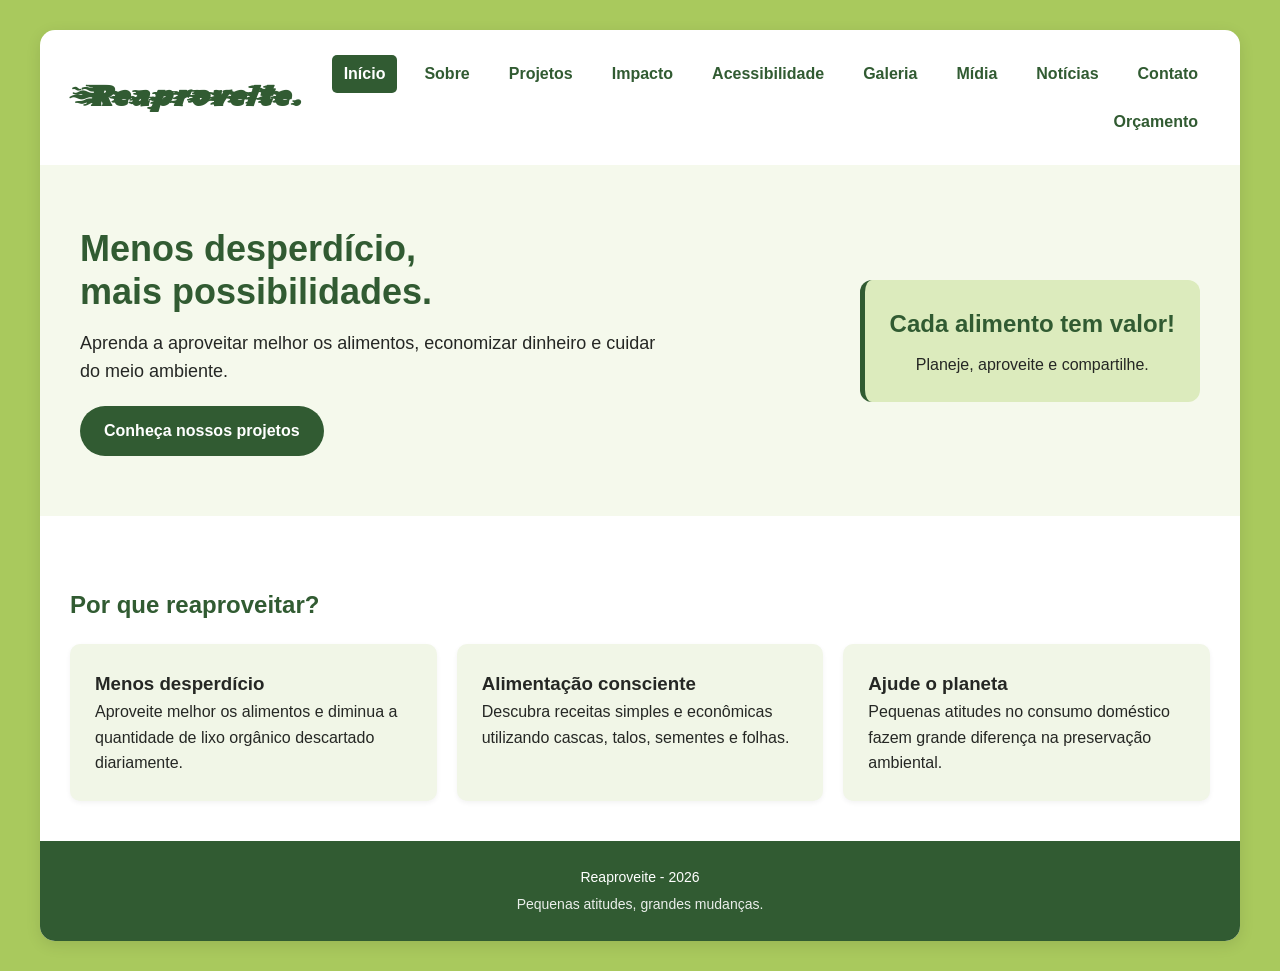
==== commit 7023c0d4: "Corrige layout da home: classes com acento não batiam com o CSS Co-Authored-By: Claude Haiku 5.5 <no" ====
--- a/index.html
+++ b/index.html
@@ -8,8 +8,8 @@
     <link rel="stylesheet" href="css/style.css">
 </head>
 <body>
-    <div class="página">
-        <header class="cabeçalho">
+    <div class="pagina">
+        <header class="cabecalho">
             <h2><a href="index.html" class="logo">Reaproveite.</a></h2>
             <button class="menu-toggle" type="button" aria-expanded="false" aria-controls="menu-principal">Menu</button>
             <nav id="menu-principal" class="menu" aria-label="Menu principal">
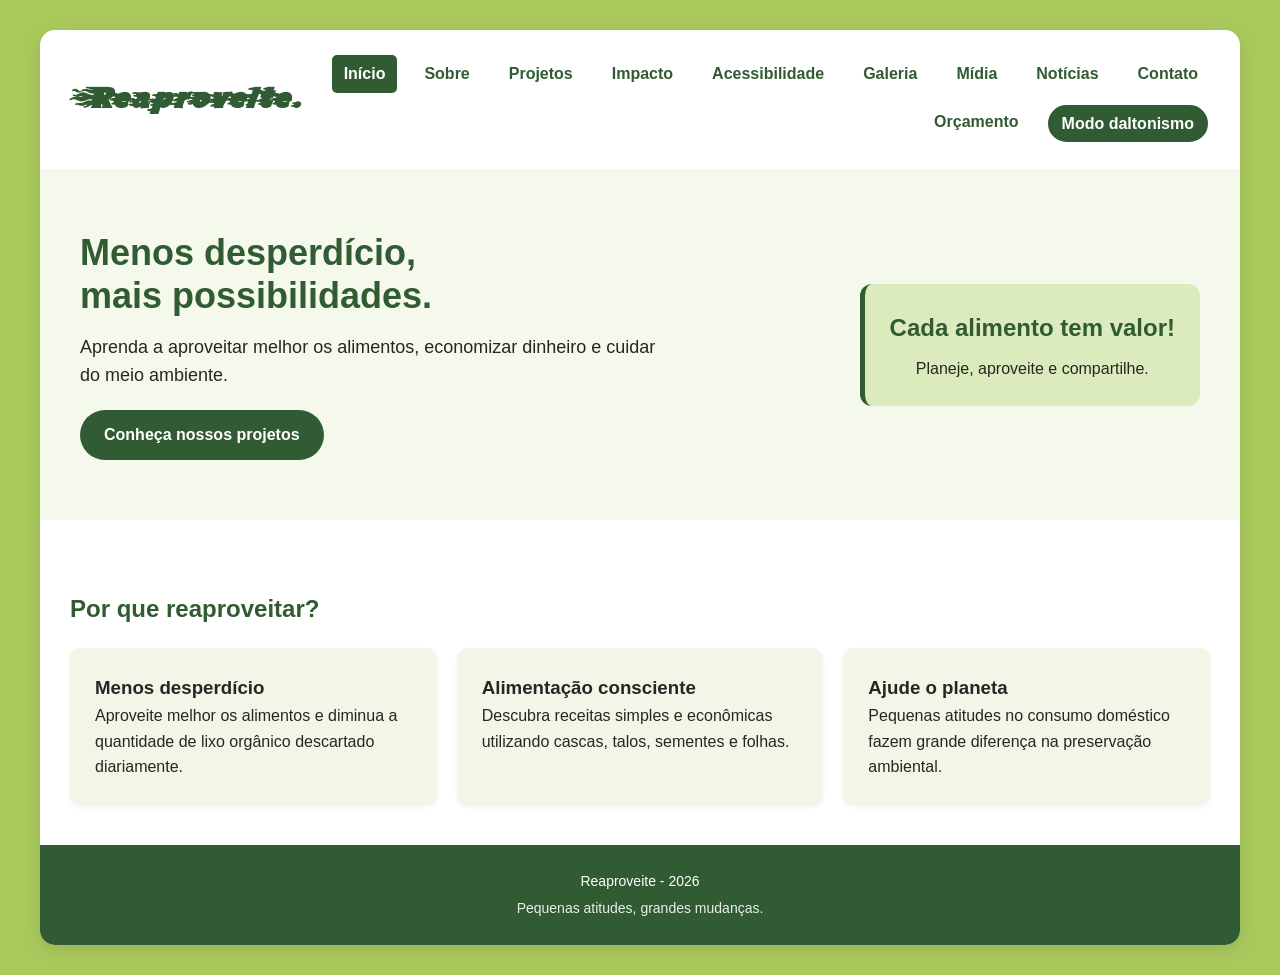
==== commit 39ef667e: "Acessibilidade: botão de modo daltonismo no menu de todas as páginas Co-Authored-By: Claude Haiku 5." ====
--- a/index.html
+++ b/index.html
@@ -23,6 +23,7 @@
                 <a href="noticias.html">Notícias</a>
                 <a href="contato.html">Contato</a>
                 <a href="orcamento_hospedagem.html">Orçamento</a>
+                <button type="button" class="alternar-daltonismo" aria-pressed="false">Modo daltonismo</button>
             </nav>
         </header>
 
@@ -64,5 +65,6 @@
         </footer>
     </div>
     <script src="js/menu.js" defer></script>
+    <script src="js/daltonismo.js" defer></script>
 </body>
 </html>
--- a/css/style.css
+++ b/css/style.css
@@ -430,3 +430,26 @@
 .logo:focus-visible {
     text-decoration: underline;
 }
+
+/* Modo daltonismo: azul e laranja, pares fáceis de distinguir para daltonismo vermelho-verde. */
+html.modo-daltonico {
+    --cor-fundo: #fff4d6;
+    --cor-suave: #fffbf0;
+    --cor-destaque: #cfe4f7;
+    --cor-primaria: #00457a;
+    --cor-primaria-hover: #00294a;
+    --cor-texto: #111111;
+}
+html.modo-daltonico body { background-color: #fff4d6; }
+html.modo-daltonico .alternar-daltonismo { background-color: #e69f00; color: #111111; }
+.alternar-daltonismo {
+    background-color: var(--cor-primaria);
+    color: var(--cor-branca);
+    border: 2px solid currentColor;
+    border-radius: 999px;
+    padding: 6px 14px;
+    font: inherit;
+    font-weight: bold;
+    cursor: pointer;
+}
+.alternar-daltonismo:focus-visible { outline: 3px solid #e69f00; outline-offset: 2px; }
